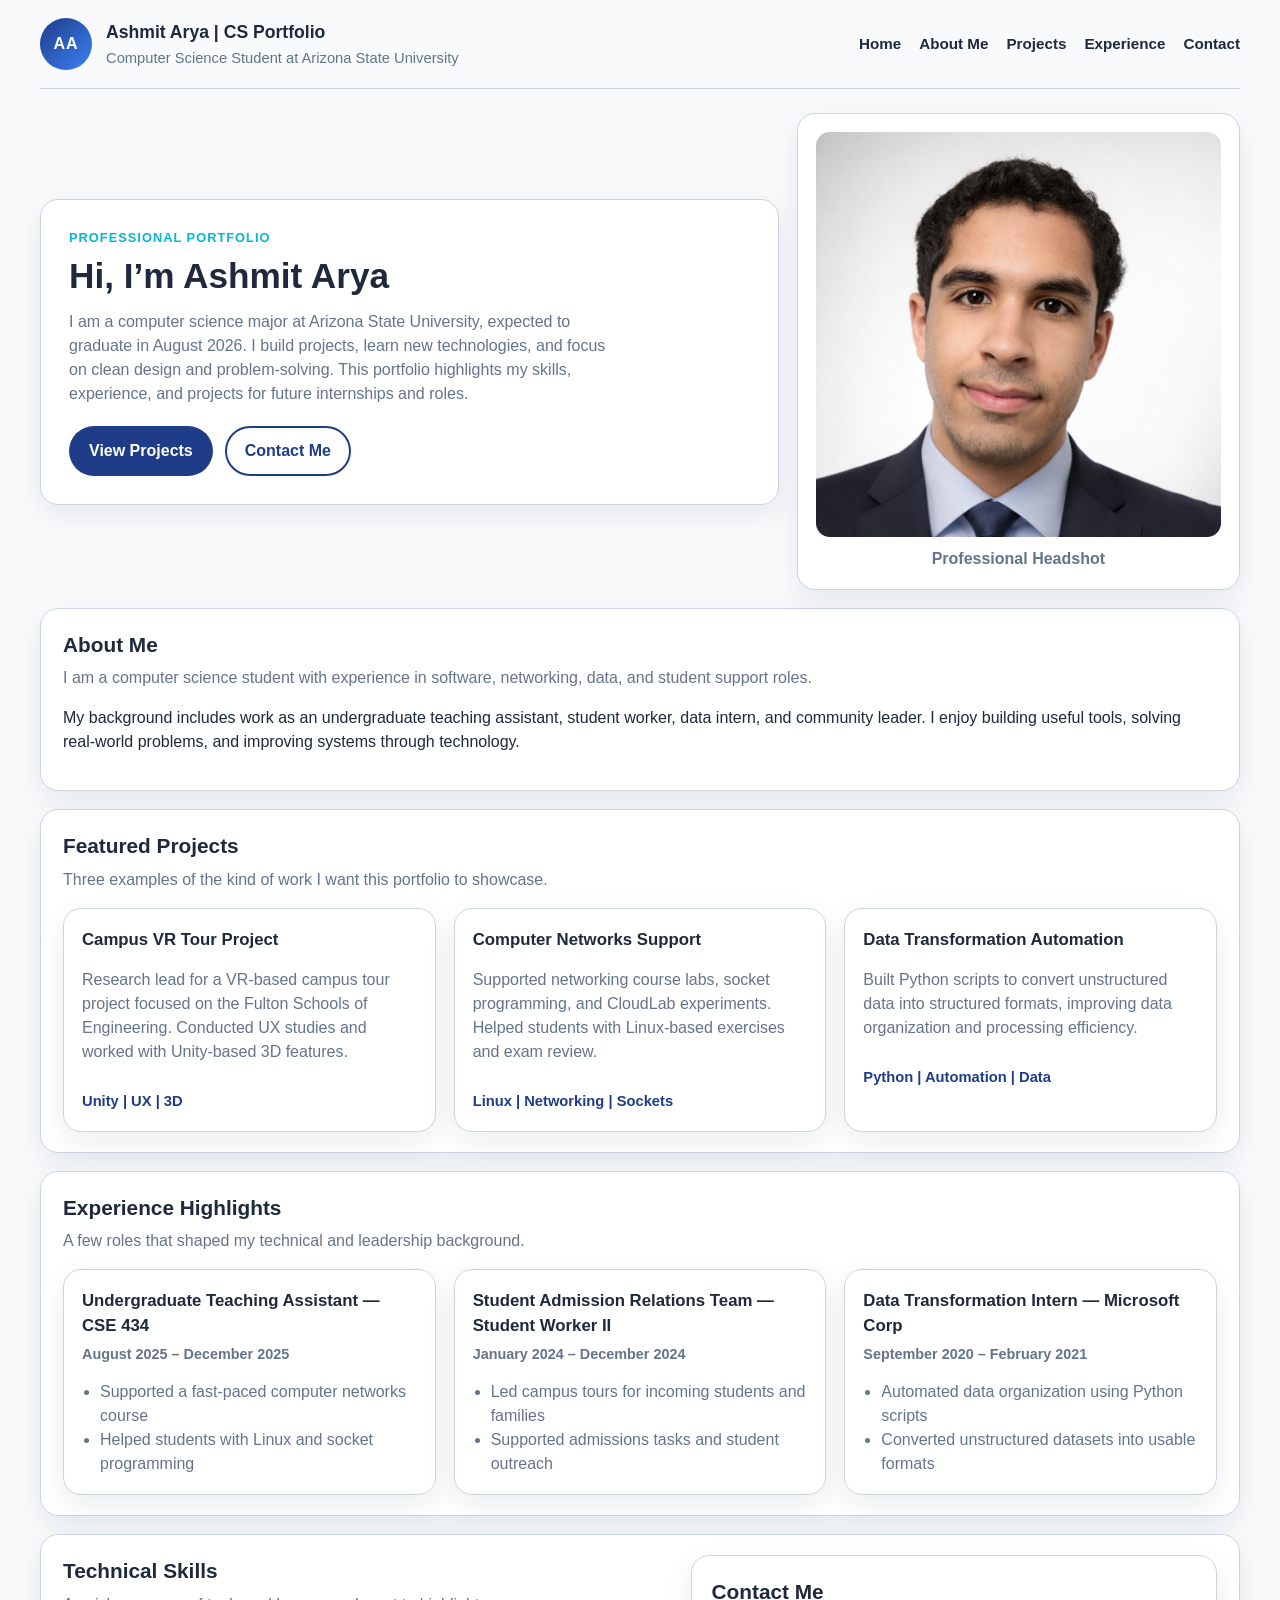
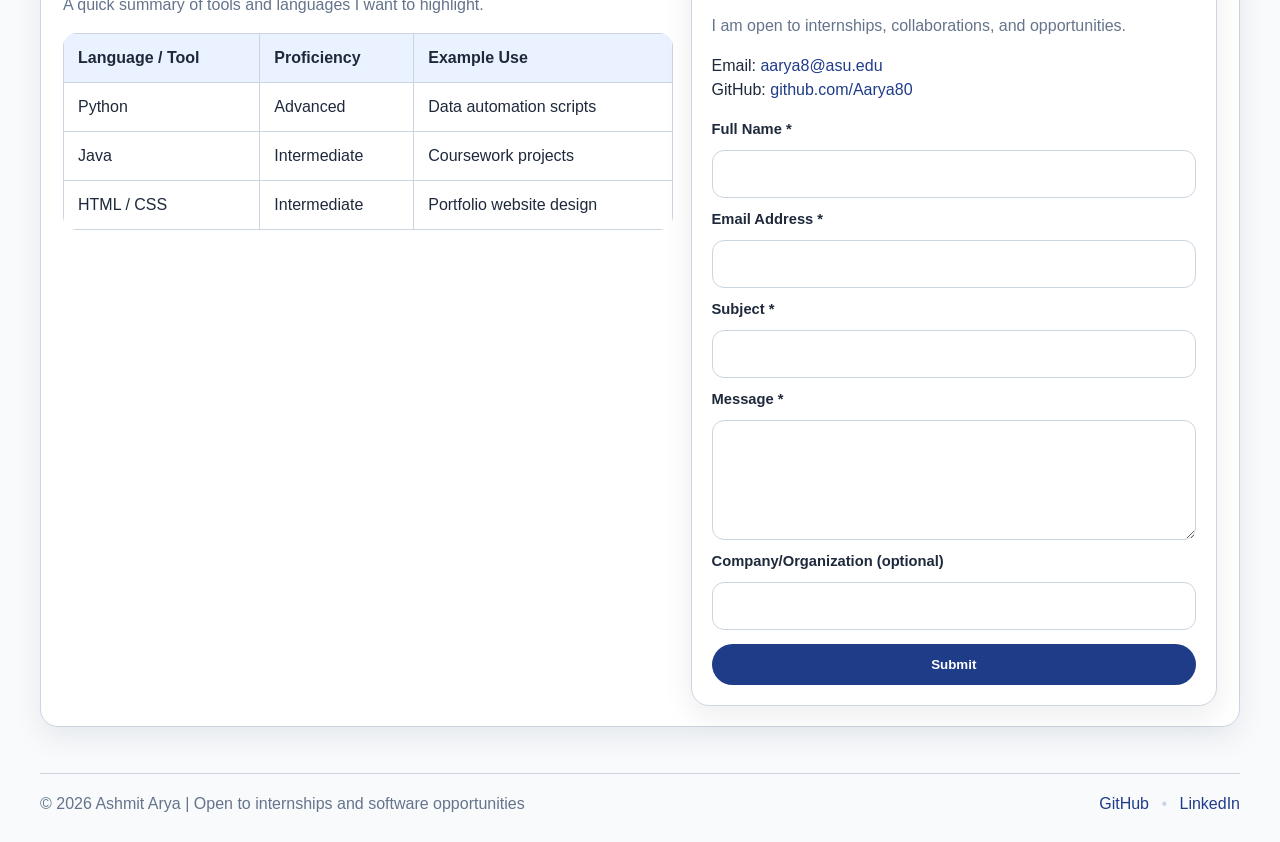
==== index.html @ f510f6d8 "Initial upload of portfolio website files" ====
<!DOCTYPE html>
<html lang="en">
<head>
  <meta charset="UTF-8">
  <meta name="viewport" content="width=device-width, initial-scale=1.0">
  <meta name="description" content="Ashmit Arya's computer science portfolio homepage.">
  <title>Ashmit Arya | CS Portfolio</title>
  <link rel="stylesheet" href="styles.css">
</head>
<body>
  <header class="site-header">
    <div class="brand">
      <div class="logo">AA</div>
      <div>
        <h1>Ashmit Arya | CS Portfolio</h1>
        <p>Computer Science Student at Arizona State University</p>
      </div>
    </div>

    <nav class="site-nav" aria-label="Main navigation">
      <a href="#home">Home</a>
      <a href="#about">About Me</a>
      <a href="#projects">Projects</a>
      <a href="#experience">Experience</a>
      <a href="#contact">Contact</a>
    </nav>
  </header>

  <main id="home" class="page">
    <section class="hero">
      <div class="hero-text">
        <p class="eyebrow">Professional Portfolio</p>
        <h2>Hi, I’m Ashmit Arya</h2>
        <p class="lead">
          I am a computer science major at Arizona State University, expected to graduate in August 2026.
          I build projects, learn new technologies, and focus on clean design and problem-solving.
          This portfolio highlights my skills, experience, and projects for future internships and roles.
        </p>

        <div class="hero-actions">
          <a class="button primary" href="#projects">View Projects</a>
          <a class="button secondary" href="#contact">Contact Me</a>
        </div>
      </div>

      <figure class="headshot-card">
        <img src="image.png" alt="Ashmit Arya headshot">
        <figcaption>Professional Headshot</figcaption>
      </figure>
    </section>

    <section id="about" class="info-section">
      <div class="section-title">
        <h3>About Me</h3>
        <p>I am a computer science student with experience in software, networking, data, and student support roles.</p>
      </div>
      <p>
        My background includes work as an undergraduate teaching assistant, student worker, data intern, and community leader.
        I enjoy building useful tools, solving real-world problems, and improving systems through technology.
      </p>
    </section>

    <section id="projects" class="info-section">
      <div class="section-title">
        <h3>Featured Projects</h3>
        <p>Three examples of the kind of work I want this portfolio to showcase.</p>
      </div>

      <div class="card-grid">
        <article class="card">
          <h4>Campus VR Tour Project</h4>
          <p>
            Research lead for a VR-based campus tour project focused on the Fulton Schools of Engineering.
            Conducted UX studies and worked with Unity-based 3D features.
          </p>
          <span class="tags">Unity | UX | 3D</span>
        </article>

        <article class="card">
          <h4>Computer Networks Support</h4>
          <p>
            Supported networking course labs, socket programming, and CloudLab experiments.
            Helped students with Linux-based exercises and exam review.
          </p>
          <span class="tags">Linux | Networking | Sockets</span>
        </article>

        <article class="card">
          <h4>Data Transformation Automation</h4>
          <p>
            Built Python scripts to convert unstructured data into structured formats,
            improving data organization and processing efficiency.
          </p>
          <span class="tags">Python | Automation | Data</span>
        </article>
      </div>
    </section>

    <section id="experience" class="info-section">
      <div class="section-title">
        <h3>Experience Highlights</h3>
        <p>A few roles that shaped my technical and leadership background.</p>
      </div>

      <div class="experience-grid">
        <article class="mini-card">
          <h4>Undergraduate Teaching Assistant — CSE 434</h4>
          <p class="date">August 2025 – December 2025</p>
          <ul>
            <li>Supported a fast-paced computer networks course</li>
            <li>Helped students with Linux and socket programming</li>
          </ul>
        </article>

        <article class="mini-card">
          <h4>Student Admission Relations Team — Student Worker II</h4>
          <p class="date">January 2024 – December 2024</p>
          <ul>
            <li>Led campus tours for incoming students and families</li>
            <li>Supported admissions tasks and student outreach</li>
          </ul>
        </article>

        <article class="mini-card">
          <h4>Data Transformation Intern — Microsoft Corp</h4>
          <p class="date">September 2020 – February 2021</p>
          <ul>
            <li>Automated data organization using Python scripts</li>
            <li>Converted unstructured datasets into usable formats</li>
          </ul>
        </article>
      </div>
    </section>

    <section class="info-section skills-contact">
      <div id="skills">
        <div class="section-title">
          <h3>Technical Skills</h3>
          <p>A quick summary of tools and languages I want to highlight.</p>
        </div>

        <table class="skills-table">
          <thead>
            <tr>
              <th>Language / Tool</th>
              <th>Proficiency</th>
              <th>Example Use</th>
            </tr>
          </thead>
          <tbody>
            <tr>
              <td>Python</td>
              <td>Advanced</td>
              <td>Data automation scripts</td>
            </tr>
            <tr>
              <td>Java</td>
              <td>Intermediate</td>
              <td>Coursework projects</td>
            </tr>
            <tr>
              <td>HTML / CSS</td>
              <td>Intermediate</td>
              <td>Portfolio website design</td>
            </tr>
          </tbody>
        </table>
      </div>

      <div id="contact" class="contact-box">
        <div class="section-title">
          <h3>Contact Me</h3>
          <p>I am open to internships, collaborations, and opportunities.</p>
        </div>

        <p>
          Email: <a href="mailto:aarya8@asu.edu">aarya8@asu.edu</a><br>
          GitHub: <a href="https://github.com/Aarya80" target="_blank" rel="noopener">github.com/Aarya80</a>
        </p>

        <form class="contact-form" action="#" method="post">
          <label for="name">Full Name *</label>
          <input id="name" name="name" type="text">

          <label for="email">Email Address *</label>
          <input id="email" name="email" type="email">

          <label for="subject">Subject *</label>
          <input id="subject" name="subject" type="text">

          <label for="message">Message *</label>
          <textarea id="message" name="message" rows="4"></textarea>

          <label for="company">Company/Organization (optional)</label>
          <input id="company" name="company" type="text">

          <button type="submit" class="button primary submit-btn">Submit</button>
        </form>
      </div>
    </section>
  </main>

  <footer class="site-footer">
    <p>© 2026 Ashmit Arya | Open to internships and software opportunities</p>
    <p>
      <a href="https://github.com/Aarya80" target="_blank" rel="noopener">GitHub</a>
      <span>•</span>
      <a href="https://www.linkedin.com/in/ashmit-arya" target="_blank" rel="noopener">LinkedIn</a>
    </p>
  </footer>
</body>
</html>
---- styles.css ----
:root {
  --bg: #f8fafc;
  --text: #1e293b;
  --primary: #1f3c88;
  --secondary: #3b82f6;
  --accent: #06b6d4;
  --card: #ffffff;
  --border: #cbd5e1;
  --muted: #64748b;
  --shadow: 0 10px 30px rgba(15, 23, 42, 0.08);
  --radius: 18px;
}

* {
  box-sizing: border-box;
}

html {
  scroll-behavior: smooth;
}

body {
  margin: 0;
  font-family: Arial, Helvetica, sans-serif;
  background: var(--bg);
  color: var(--text);
  line-height: 1.5;
}

a {
  color: var(--primary);
  text-decoration: none;
}

a:hover {
  text-decoration: underline;
}

.site-header,
.site-footer,
.page {
  width: min(1200px, calc(100% - 32px));
  margin: 0 auto;
}

.site-header {
  display: flex;
  justify-content: space-between;
  align-items: center;
  gap: 20px;
  padding: 18px 0;
  border-bottom: 1px solid var(--border);
}

.brand {
  display: flex;
  align-items: center;
  gap: 14px;
}

.logo {
  width: 52px;
  height: 52px;
  border-radius: 50%;
  background: linear-gradient(135deg, var(--primary), var(--secondary));
  color: #fff;
  display: grid;
  place-items: center;
  font-weight: bold;
  letter-spacing: 1px;
}

.brand h1 {
  font-size: 1.1rem;
  margin: 0;
}

.brand p {
  margin: 2px 0 0;
  color: var(--muted);
  font-size: 0.92rem;
}

.site-nav {
  display: flex;
  gap: 18px;
  flex-wrap: wrap;
  font-size: 0.95rem;
}

.site-nav a {
  color: var(--text);
  font-weight: 600;
}

.page {
  padding: 24px 0 28px;
}

.hero,
.skills-contact,
.card-grid,
.experience-grid {
  display: grid;
  gap: 18px;
}

.hero {
  grid-template-columns: 1.5fr 0.9fr;
  align-items: center;
  margin-bottom: 18px;
}

.hero-text,
.headshot-card,
.info-section,
.contact-box,
.card,
.mini-card {
  background: var(--card);
  border: 1px solid var(--border);
  border-radius: var(--radius);
  box-shadow: var(--shadow);
}

.hero-text {
  padding: 28px;
}

.eyebrow {
  margin: 0 0 10px;
  color: var(--accent);
  font-weight: 700;
  text-transform: uppercase;
  letter-spacing: 0.08em;
  font-size: 0.8rem;
}

.hero h2 {
  margin: 0;
  font-size: 2.2rem;
  line-height: 1.1;
}

.lead {
  margin: 14px 0 0;
  color: var(--muted);
  max-width: 62ch;
}

.hero-actions {
  display: flex;
  gap: 12px;
  margin-top: 20px;
  flex-wrap: wrap;
}

.button {
  display: inline-flex;
  align-items: center;
  justify-content: center;
  padding: 11px 18px;
  border-radius: 999px;
  font-weight: 700;
  border: 2px solid transparent;
}

.button.primary {
  background: var(--primary);
  color: #fff;
}

.button.secondary {
  background: transparent;
  color: var(--primary);
  border-color: var(--primary);
}

.headshot-card {
  margin: 0;
  padding: 18px;
  text-align: center;
}

.headshot-card img {
  width: 100%;
  aspect-ratio: 1 / 1;
  object-fit: cover;
  border-radius: 14px;
  display: block;
}

.headshot-card figcaption {
  margin-top: 10px;
  color: var(--muted);
  font-weight: 600;
}

.info-section {
  padding: 20px 22px;
  margin-top: 18px;
}

.section-title h3 {
  margin: 0;
  font-size: 1.3rem;
}

.section-title p {
  margin: 6px 0 0;
  color: var(--muted);
}

.card-grid {
  grid-template-columns: repeat(3, 1fr);
  margin-top: 16px;
}

.card,
.mini-card {
  padding: 18px;
}

.card h4,
.mini-card h4 {
  margin: 0 0 10px;
  font-size: 1.05rem;
}

.card p,
.mini-card p,
.mini-card li {
  color: var(--muted);
}

.tags {
  display: inline-block;
  margin-top: 10px;
  color: var(--primary);
  font-weight: 700;
  font-size: 0.92rem;
}

.experience-grid {
  grid-template-columns: repeat(3, 1fr);
  margin-top: 16px;
}

.mini-card ul {
  margin: 10px 0 0;
  padding-left: 18px;
}

.date {
  font-size: 0.9rem;
  color: var(--accent);
  font-weight: 700;
  margin-top: -4px;
}

.skills-contact {
  grid-template-columns: 1.1fr 0.95fr;
  align-items: start;
}

.skills-table {
  width: 100%;
  border-collapse: collapse;
  margin-top: 16px;
  border-radius: 14px;
  overflow: hidden;
}

.skills-table th,
.skills-table td {
  border: 1px solid var(--border);
  padding: 12px 14px;
  text-align: left;
}

.skills-table th {
  background: #eaf2ff;
}

.contact-box {
  padding: 20px;
}

.contact-form {
  display: grid;
  gap: 10px;
  margin-top: 14px;
}

.contact-form label {
  font-weight: 700;
  font-size: 0.92rem;
}

.contact-form input,
.contact-form textarea {
  width: 100%;
  border: 1px solid var(--border);
  border-radius: 12px;
  padding: 11px 12px;
  font: inherit;
  background: #fff;
}

.submit-btn {
  margin-top: 4px;
  cursor: pointer;
}

.site-footer {
  display: flex;
  justify-content: space-between;
  gap: 18px;
  align-items: center;
  padding: 18px 0 26px;
  color: var(--muted);
  border-top: 1px solid var(--border);
  margin-top: 18px;
  flex-wrap: wrap;
}

.site-footer p {
  margin: 0;
}

.site-footer span {
  margin: 0 8px;
  color: var(--border);
}

@media (max-width: 980px) {
  .hero,
  .skills-contact,
  .card-grid,
  .experience-grid {
    grid-template-columns: 1fr;
  }

  .site-header {
    flex-direction: column;
    align-items: flex-start;
  }
}

@media (max-width: 640px) {
  .site-header,
  .page,
  .site-footer {
    width: min(100% - 20px, 1200px);
  }

  .hero-text {
    padding: 20px;
  }

  .hero h2 {
    font-size: 1.8rem;
  }
}
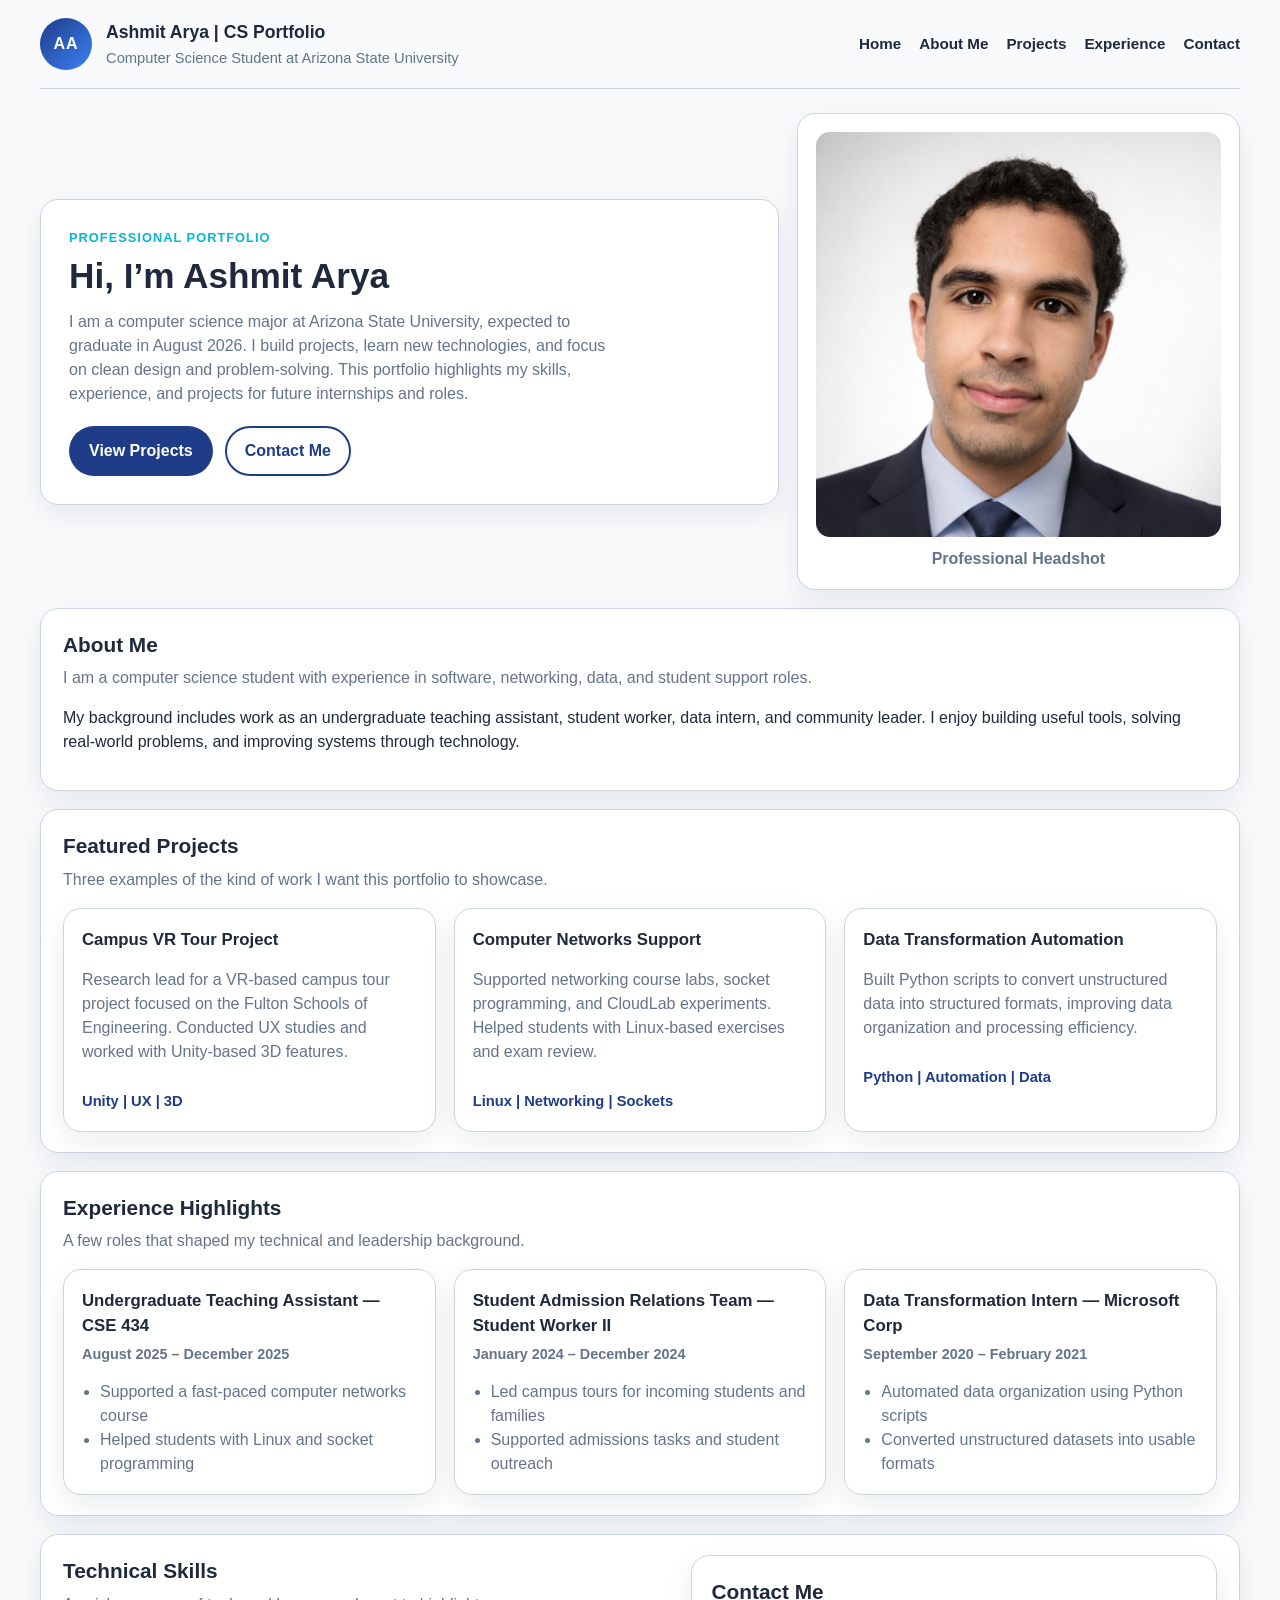
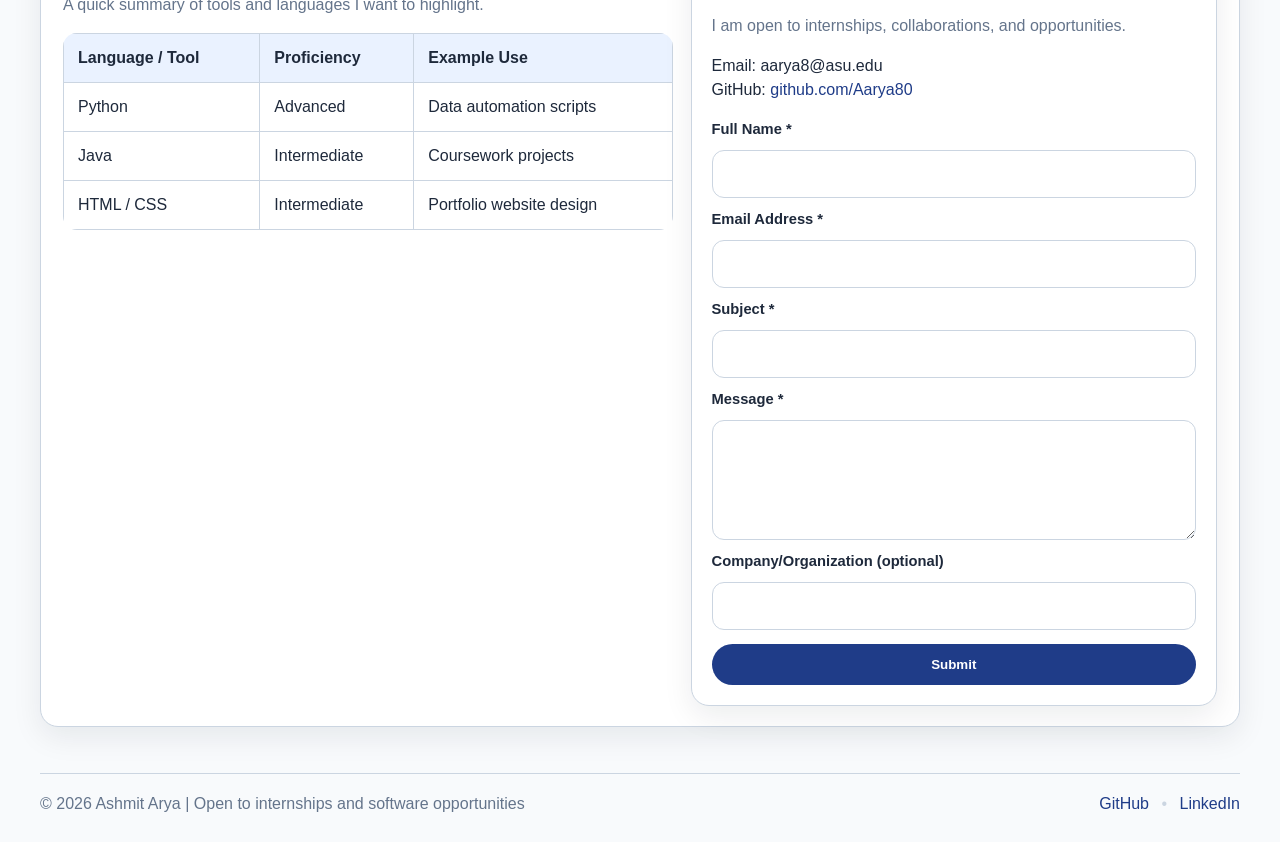
==== commit c9f5266d: "Fix HTML structure and update navigation links" ====
--- a/index.html
+++ b/index.html
@@ -18,11 +18,11 @@
     </div>
 
     <nav class="site-nav" aria-label="Main navigation">
-      <a href="#home">Home</a>
-      <a href="#about">About Me</a>
-      <a href="#projects">Projects</a>
-      <a href="#experience">Experience</a>
-      <a href="#contact">Contact</a>
+      <a href="index.html">Home</a>
+      <a href="about.html">About Me</a>
+      <a href="projects.html">Projects</a>
+      <a href="index.html#experience">Experience</a>
+      <a href="index.html#contact">Contact</a>
     </nav>
   </header>
 
@@ -38,7 +38,7 @@
         </p>
 
         <div class="hero-actions">
-          <a class="button primary" href="#projects">View Projects</a>
+          <a class="button primary" href="projects.html">View Projects</a>
           <a class="button secondary" href="#contact">Contact Me</a>
         </div>
       </div>
@@ -174,8 +174,8 @@
         </div>
 
         <p>
-          Email: <a href="mailto:aarya8@asu.edu">aarya8@asu.edu</a><br>
-          GitHub: <a href="https://github.com/Aarya80" target="_blank" rel="noopener">github.com/Aarya80</a>
+          Email: aarya8@asu.edu<br>
+          GitHub: <a href="https://github.com/Aarya80" target="_blank" rel="noopener noreferrer">github.com/Aarya80</a>
         </p>
 
         <form class="contact-form" action="#" method="post">
@@ -203,10 +203,10 @@
   <footer class="site-footer">
     <p>© 2026 Ashmit Arya | Open to internships and software opportunities</p>
     <p>
-      <a href="https://github.com/Aarya80" target="_blank" rel="noopener">GitHub</a>
+      <a href="https://github.com/Aarya80" target="_blank" rel="noopener noreferrer">GitHub</a>
       <span>•</span>
-      <a href="https://www.linkedin.com/in/ashmit-arya" target="_blank" rel="noopener">LinkedIn</a>
+      <a href="https://www.linkedin.com/in/ashmit-arya" target="_blank" rel="noopener noreferrer">LinkedIn</a>
     </p>
   </footer>
 </body>
-</html>+</html>
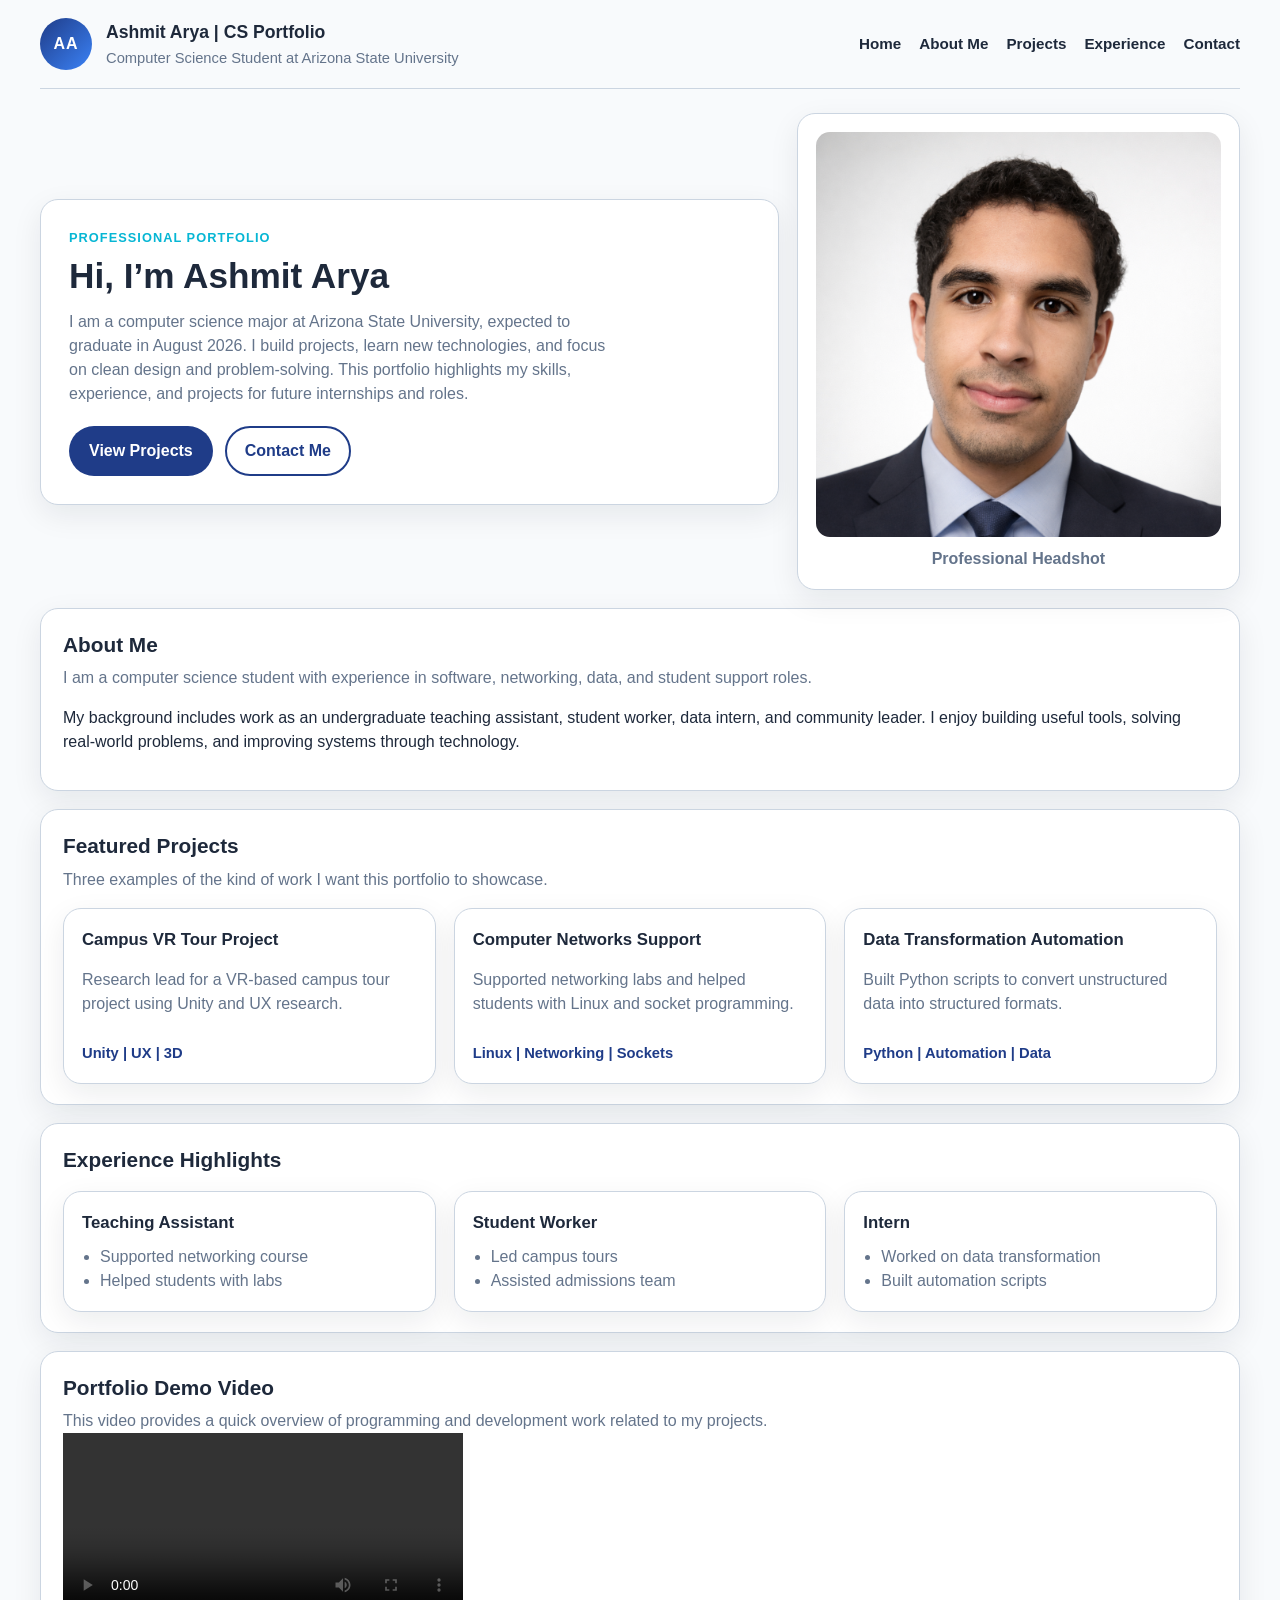
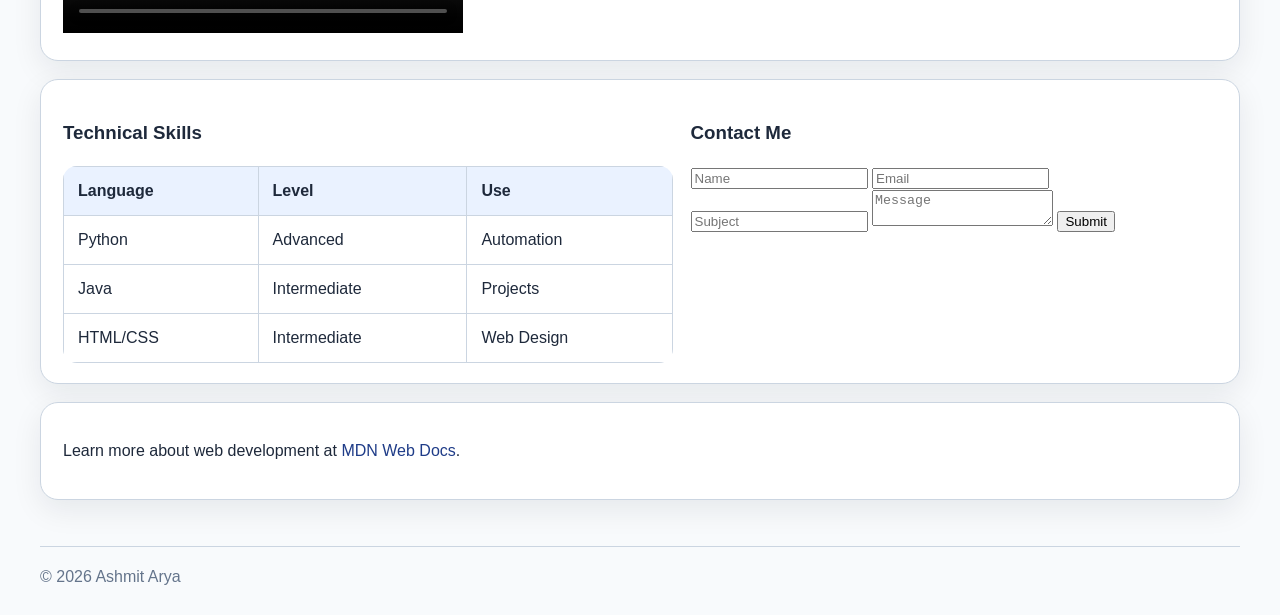
==== commit 49e684d6: "Add files via upload" ====
--- a/index.html
+++ b/index.html
@@ -4,6 +4,7 @@
   <meta charset="UTF-8">
   <meta name="viewport" content="width=device-width, initial-scale=1.0">
   <meta name="description" content="Ashmit Arya's computer science portfolio homepage.">
+  <meta name="keywords" content="portfolio, computer science, software, projects, Ashmit Arya">
   <title>Ashmit Arya | CS Portfolio</title>
   <link rel="stylesheet" href="styles.css">
 </head>
@@ -21,8 +22,8 @@
       <a href="index.html">Home</a>
       <a href="about.html">About Me</a>
       <a href="projects.html">Projects</a>
-      <a href="index.html#experience">Experience</a>
-      <a href="index.html#contact">Contact</a>
+      <a href="#experience">Experience</a>
+      <a href="#contact">Contact</a>
     </nav>
   </header>
 
@@ -69,28 +70,19 @@
       <div class="card-grid">
         <article class="card">
           <h4>Campus VR Tour Project</h4>
-          <p>
-            Research lead for a VR-based campus tour project focused on the Fulton Schools of Engineering.
-            Conducted UX studies and worked with Unity-based 3D features.
-          </p>
+          <p>Research lead for a VR-based campus tour project using Unity and UX research.</p>
           <span class="tags">Unity | UX | 3D</span>
         </article>
 
         <article class="card">
           <h4>Computer Networks Support</h4>
-          <p>
-            Supported networking course labs, socket programming, and CloudLab experiments.
-            Helped students with Linux-based exercises and exam review.
-          </p>
+          <p>Supported networking labs and helped students with Linux and socket programming.</p>
           <span class="tags">Linux | Networking | Sockets</span>
         </article>
 
         <article class="card">
           <h4>Data Transformation Automation</h4>
-          <p>
-            Built Python scripts to convert unstructured data into structured formats,
-            improving data organization and processing efficiency.
-          </p>
+          <p>Built Python scripts to convert unstructured data into structured formats.</p>
           <span class="tags">Python | Automation | Data</span>
         </article>
       </div>
@@ -99,114 +91,80 @@
     <section id="experience" class="info-section">
       <div class="section-title">
         <h3>Experience Highlights</h3>
-        <p>A few roles that shaped my technical and leadership background.</p>
       </div>
-
       <div class="experience-grid">
         <article class="mini-card">
-          <h4>Undergraduate Teaching Assistant — CSE 434</h4>
-          <p class="date">August 2025 – December 2025</p>
+          <h4>Teaching Assistant</h4>
           <ul>
-            <li>Supported a fast-paced computer networks course</li>
-            <li>Helped students with Linux and socket programming</li>
+            <li>Supported networking course</li>
+            <li>Helped students with labs</li>
           </ul>
         </article>
 
         <article class="mini-card">
-          <h4>Student Admission Relations Team — Student Worker II</h4>
-          <p class="date">January 2024 – December 2024</p>
+          <h4>Student Worker</h4>
           <ul>
-            <li>Led campus tours for incoming students and families</li>
-            <li>Supported admissions tasks and student outreach</li>
+            <li>Led campus tours</li>
+            <li>Assisted admissions team</li>
           </ul>
         </article>
 
         <article class="mini-card">
-          <h4>Data Transformation Intern — Microsoft Corp</h4>
-          <p class="date">September 2020 – February 2021</p>
+          <h4>Intern</h4>
           <ul>
-            <li>Automated data organization using Python scripts</li>
-            <li>Converted unstructured datasets into usable formats</li>
+            <li>Worked on data transformation</li>
+            <li>Built automation scripts</li>
           </ul>
         </article>
       </div>
     </section>
 
+    <section class="info-section">
+      <div class="section-title">
+        <h3>Portfolio Demo Video</h3>
+        <p>This video provides a quick overview of programming and development work related to my projects.</p>
+      </div>
+
+      <video controls width="400">
+        <source src="demo.mp4" type="video/mp4">
+        Your browser does not support the video tag.
+      </video>
+    </section>
+
     <section class="info-section skills-contact">
       <div id="skills">
-        <div class="section-title">
-          <h3>Technical Skills</h3>
-          <p>A quick summary of tools and languages I want to highlight.</p>
-        </div>
-
+        <h3>Technical Skills</h3>
         <table class="skills-table">
-          <thead>
-            <tr>
-              <th>Language / Tool</th>
-              <th>Proficiency</th>
-              <th>Example Use</th>
-            </tr>
-          </thead>
-          <tbody>
-            <tr>
-              <td>Python</td>
-              <td>Advanced</td>
-              <td>Data automation scripts</td>
-            </tr>
-            <tr>
-              <td>Java</td>
-              <td>Intermediate</td>
-              <td>Coursework projects</td>
-            </tr>
-            <tr>
-              <td>HTML / CSS</td>
-              <td>Intermediate</td>
-              <td>Portfolio website design</td>
-            </tr>
-          </tbody>
+          <tr><th>Language</th><th>Level</th><th>Use</th></tr>
+          <tr><td>Python</td><td>Advanced</td><td>Automation</td></tr>
+          <tr><td>Java</td><td>Intermediate</td><td>Projects</td></tr>
+          <tr><td>HTML/CSS</td><td>Intermediate</td><td>Web Design</td></tr>
         </table>
       </div>
 
-      <div id="contact" class="contact-box">
-        <div class="section-title">
-          <h3>Contact Me</h3>
-          <p>I am open to internships, collaborations, and opportunities.</p>
-        </div>
-
-        <p>
-          Email: aarya8@asu.edu<br>
-          GitHub: <a href="https://github.com/Aarya80" target="_blank" rel="noopener noreferrer">github.com/Aarya80</a>
-        </p>
-
-        <form class="contact-form" action="#" method="post">
-          <label for="name">Full Name *</label>
-          <input id="name" name="name" type="text">
-
-          <label for="email">Email Address *</label>
-          <input id="email" name="email" type="email">
-
-          <label for="subject">Subject *</label>
-          <input id="subject" name="subject" type="text">
-
-          <label for="message">Message *</label>
-          <textarea id="message" name="message" rows="4"></textarea>
-
-          <label for="company">Company/Organization (optional)</label>
-          <input id="company" name="company" type="text">
-
-          <button type="submit" class="button primary submit-btn">Submit</button>
+      <div id="contact">
+        <h3>Contact Me</h3>
+        <form action="#" method="post">
+          <input type="text" placeholder="Name">
+          <input type="email" placeholder="Email">
+          <input type="text" placeholder="Subject">
+          <textarea placeholder="Message"></textarea>
+          <button type="submit">Submit</button>
         </form>
       </div>
     </section>
+
+    <section class="info-section">
+      <p>
+        Learn more about web development at 
+        <a href="https://developer.mozilla.org" target="_blank">MDN Web Docs</a>.
+      </p>
+    </section>
+
   </main>
 
   <footer class="site-footer">
-    <p>© 2026 Ashmit Arya | Open to internships and software opportunities</p>
-    <p>
-      <a href="https://github.com/Aarya80" target="_blank" rel="noopener noreferrer">GitHub</a>
-      <span>•</span>
-      <a href="https://www.linkedin.com/in/ashmit-arya" target="_blank" rel="noopener noreferrer">LinkedIn</a>
-    </p>
+    <p>© 2026 Ashmit Arya</p>
   </footer>
 </body>
-</html>
+</html>
--- a/styles.css
+++ b/styles.css
@@ -361,4 +361,4 @@
   .hero h2 {
     font-size: 1.8rem;
   }
-}+}
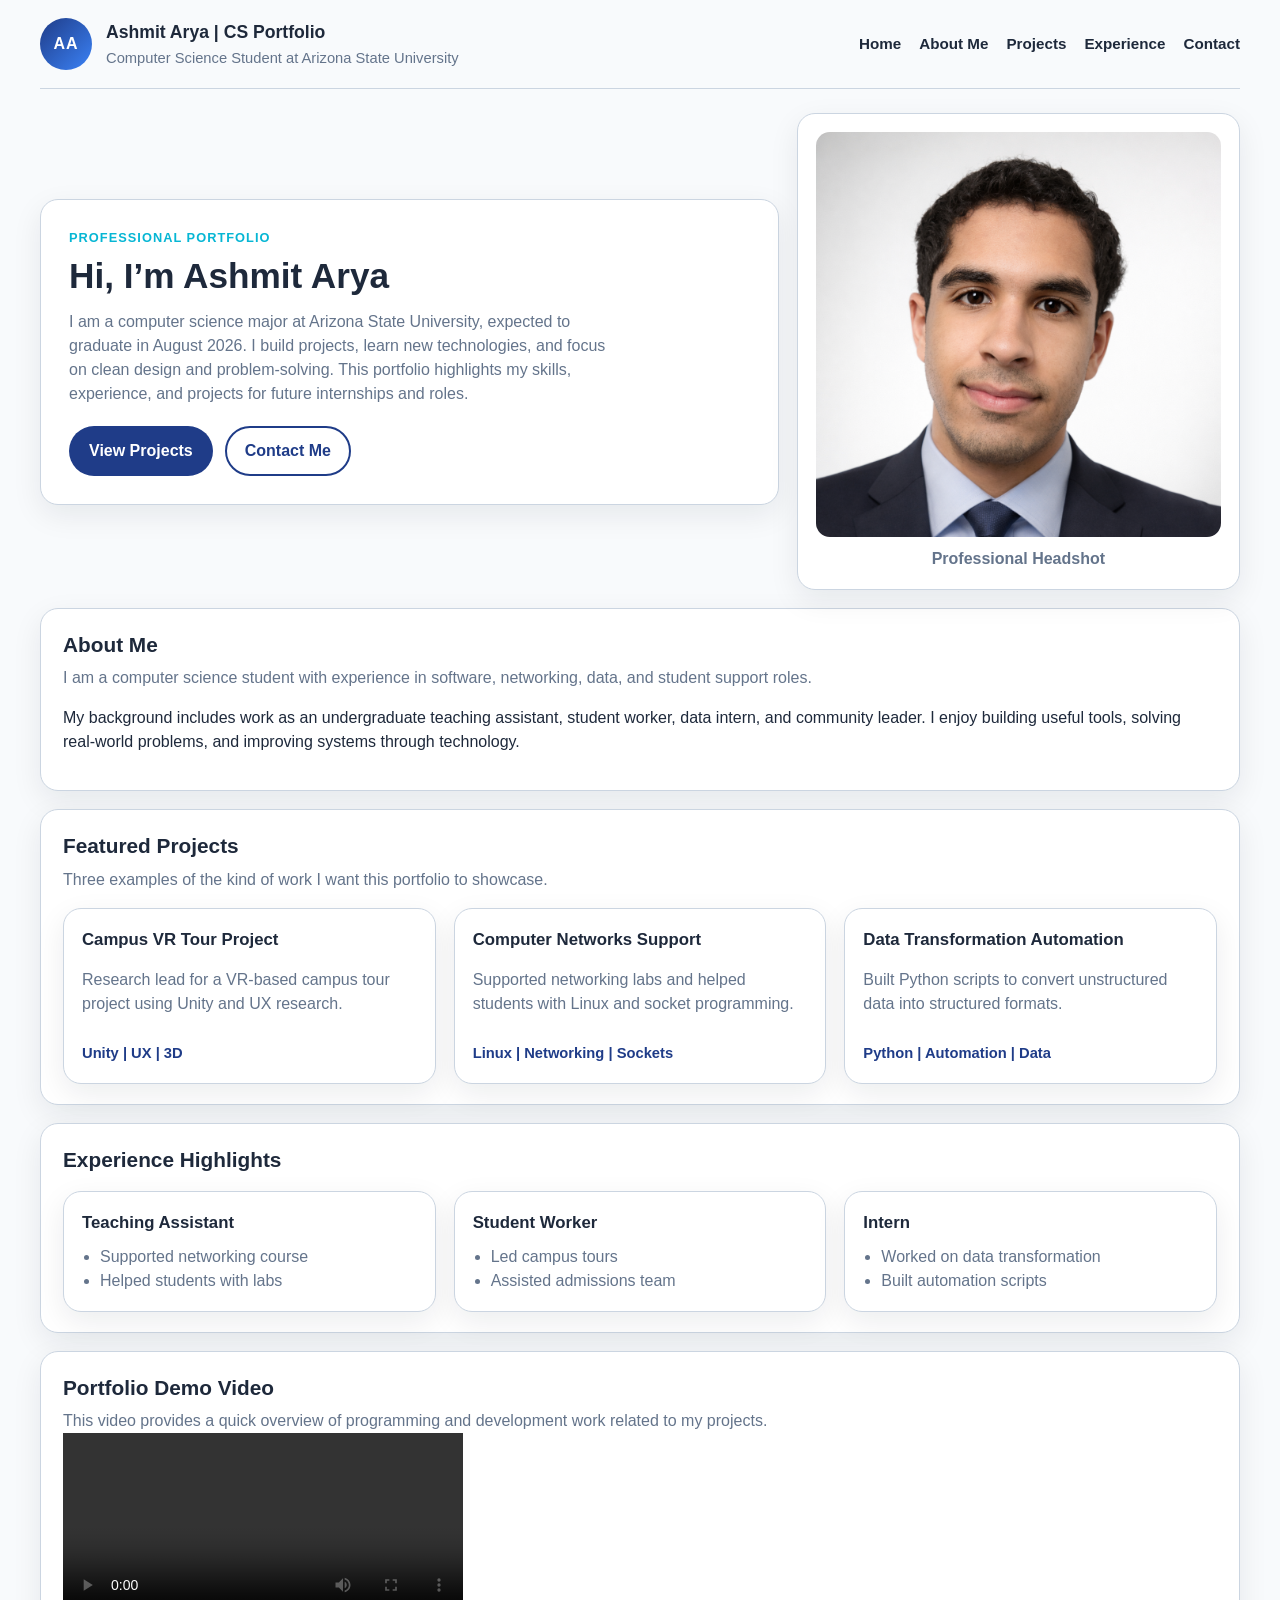
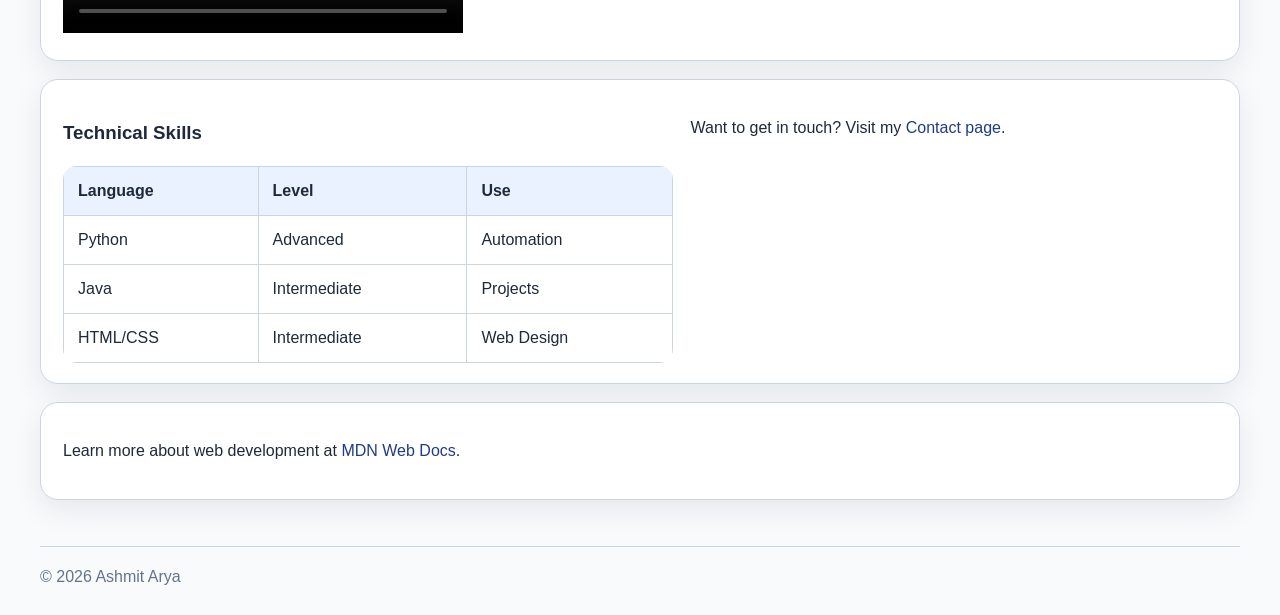
==== commit f732c2a5: "Fix HTML formatting and structure" ====
--- a/index.html
+++ b/index.html
@@ -23,7 +23,7 @@
       <a href="about.html">About Me</a>
       <a href="projects.html">Projects</a>
       <a href="#experience">Experience</a>
-      <a href="#contact">Contact</a>
+      <a href="contact.html">Contact</a>
     </nav>
   </header>
 
@@ -40,7 +40,7 @@
 
         <div class="hero-actions">
           <a class="button primary" href="projects.html">View Projects</a>
-          <a class="button secondary" href="#contact">Contact Me</a>
+          <a class="button secondary" href="contact.html">Contact Me</a>
         </div>
       </div>
 
@@ -141,17 +141,9 @@
           <tr><td>HTML/CSS</td><td>Intermediate</td><td>Web Design</td></tr>
         </table>
       </div>
-
-      <div id="contact">
-        <h3>Contact Me</h3>
-        <form action="#" method="post">
-          <input type="text" placeholder="Name">
-          <input type="email" placeholder="Email">
-          <input type="text" placeholder="Subject">
-          <textarea placeholder="Message"></textarea>
-          <button type="submit">Submit</button>
-        </form>
-      </div>
+      <p>
+        Want to get in touch? Visit my <a href="contact.html">Contact page</a>.
+      </p>
     </section>
 
     <section class="info-section">
@@ -167,4 +159,4 @@
     <p>© 2026 Ashmit Arya</p>
   </footer>
 </body>
-</html>+</html>
